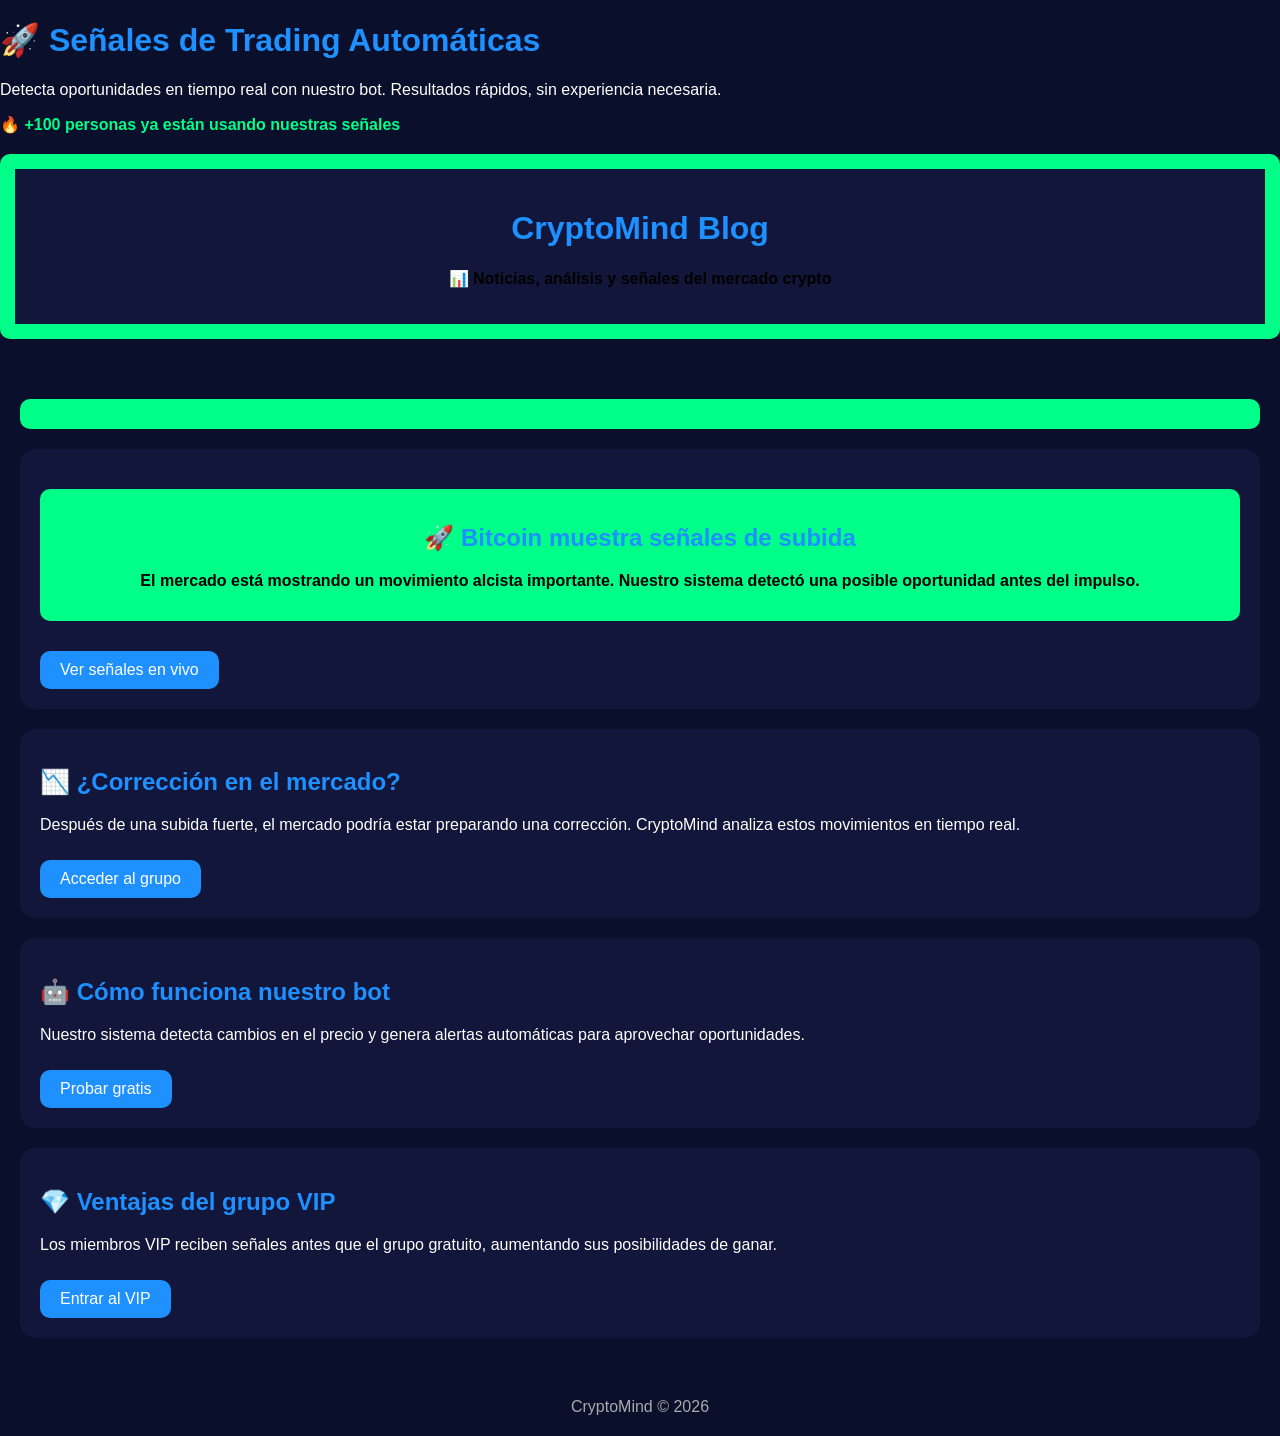
==== index.html @ c7457640 "Update index.html" ====
<!DOCTYPE html>
<html lang="es">
<head>
<meta charset="UTF-8">
<meta name="viewport" content="width=device-width, initial-scale=1.0">
<title>CryptoMind Blog</title>
<h1>🚀 Señales de Trading Automáticas</h1>

<p>
Detecta oportunidades en tiempo real con nuestro bot.
Resultados rápidos, sin experiencia necesaria.
</p>
    
<style>
body {
    margin: 0;
    font-family: Arial;
    background: #0A0F2C;
    color: white;
}

header {
    background: #11163a;
    padding: 20px;
    text-align: center;
}

h1 {
    color: #1E90FF;
}

.container {
    padding: 20px;
}

.post {
    background: #11163a;
    margin-bottom: 20px;
    padding: 20px;
    border-radius: 15px;
}

.post h2 {
    color: #1E90FF;
}

.btn {
    display: inline-block;
    padding: 10px 20px;
    background: #1E90FF;
    color: white;
    text-decoration: none;
    border-radius: 10px;
    margin-top: 10px;
}

.footer {
    text-align: center;
    padding: 20px;
    color: #aaa;
}
</style>

</head>

<body>
    <p style="color:#00ff88; font-weight:bold;">
🔥 +100 personas ya están usando nuestras señales
    </p>

    <a href="https://t.me/+TMKVMPngNg1iMWQx" style="
display:block;
background:#00ff88;
color:#000;
padding:15px;
text-align:center;
font-weight:bold;
border-radius:10px;
text-decoration:none;
margin:20px 0;
">
        
<header>
    <h1>CryptoMind Blog</h1>
    <p>📊 Noticias, análisis y señales del mercado crypto</p>
</header>

<div class="container">

    <div class="post">
        <h2>🚀 Bitcoin muestra señales de subida</h2>
        <p>El mercado está mostrando un movimiento alcista importante. Nuestro sistema detectó una posible oportunidad antes del impulso.</p>
        <a href="https://t.me/+TMKVMPngNg1iMWQx" class="btn">Ver señales en vivo</a>
    </div>

    <div class="post">
        <h2>📉 ¿Corrección en el mercado?</h2>
        <p>Después de una subida fuerte, el mercado podría estar preparando una corrección. CryptoMind analiza estos movimientos en tiempo real.</p>
        <a href="https://t.me/+TMKVMPngNg1iMWQx" class="btn">Acceder al grupo</a>
    </div>

    <div class="post">
        <h2>🤖 Cómo funciona nuestro bot</h2>
        <p>Nuestro sistema detecta cambios en el precio y genera alertas automáticas para aprovechar oportunidades.</p>
        <a href="https://t.me/+TMKVMPngNg1iMWQx" class="btn">Probar gratis</a>
    </div>

    <div class="post">
        <h2>💎 Ventajas del grupo VIP</h2>
        <p>Los miembros VIP reciben señales antes que el grupo gratuito, aumentando sus posibilidades de ganar.</p>
        <a href="https://t.me/Smartlabs1_bot" class="btn">Entrar al VIP</a>
    </div>

</div>

<div class="footer">
    CryptoMind © 2026
</div>

</body>
</html>
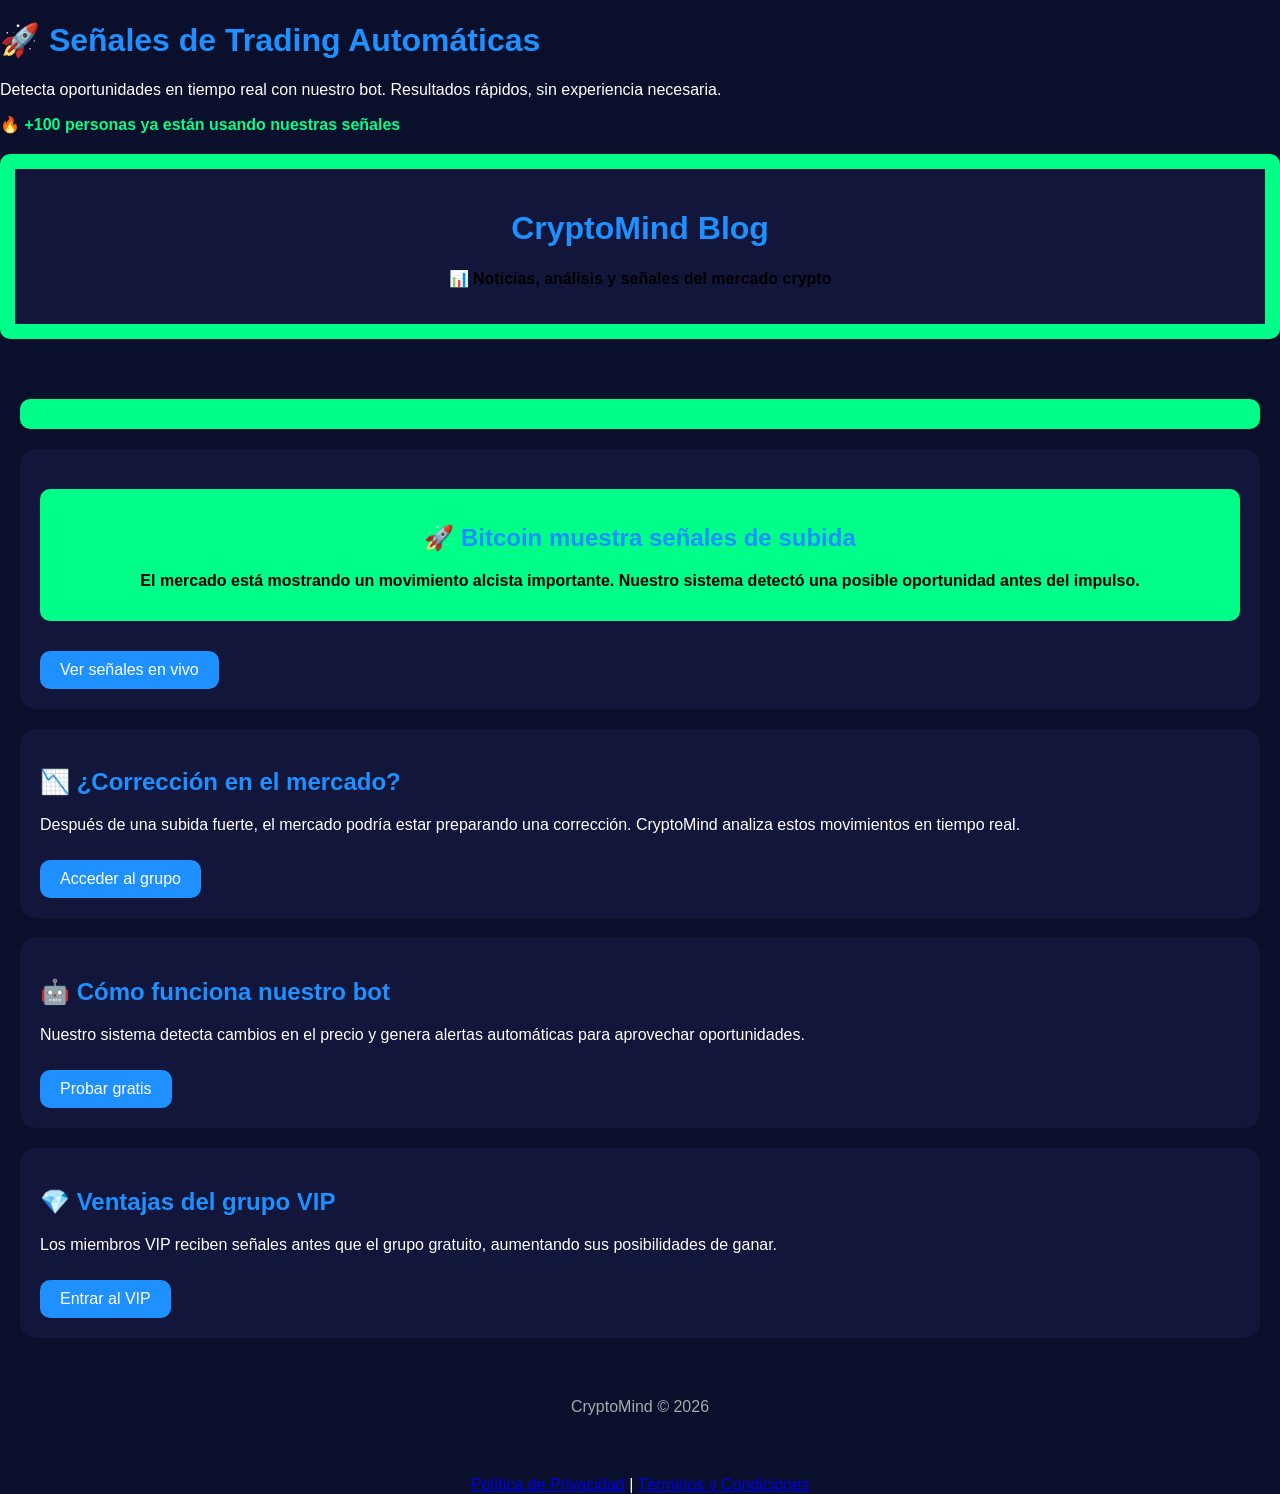
==== commit 334897bc: "Update index.html" ====
--- a/index.html
+++ b/index.html
@@ -1,6 +1,7 @@
 <!DOCTYPE html>
 <html lang="es">
 <head>
+    <meta name="google-adsense-account" content="ca-pub-7495890494413583">
 <meta charset="UTF-8">
 <meta name="viewport" content="width=device-width, initial-scale=1.0">
 <title>CryptoMind Blog</title>
@@ -62,7 +63,10 @@
 </style>
 
 </head>
-
+    
+<script async src="https://pagead2.googlesyndication.com/pagead/js/adsbygoogle.js?client=ca-pub-7495890494413583"
+     crossorigin="anonymous"></script>
+    
 <body>
     <p style="color:#00ff88; font-weight:bold;">
 🔥 +100 personas ya están usando nuestras señales
@@ -116,6 +120,10 @@
 <div class="footer">
     CryptoMind © 2026
 </div>
+ <footer style="text-align:center; margin-top:40px;">
+<a href="privacidad.html">Política de Privacidad</a> |
+<a href="terminos.html">Términos y Condiciones</a>
+ </footer>       
 
 </body>
 </html>
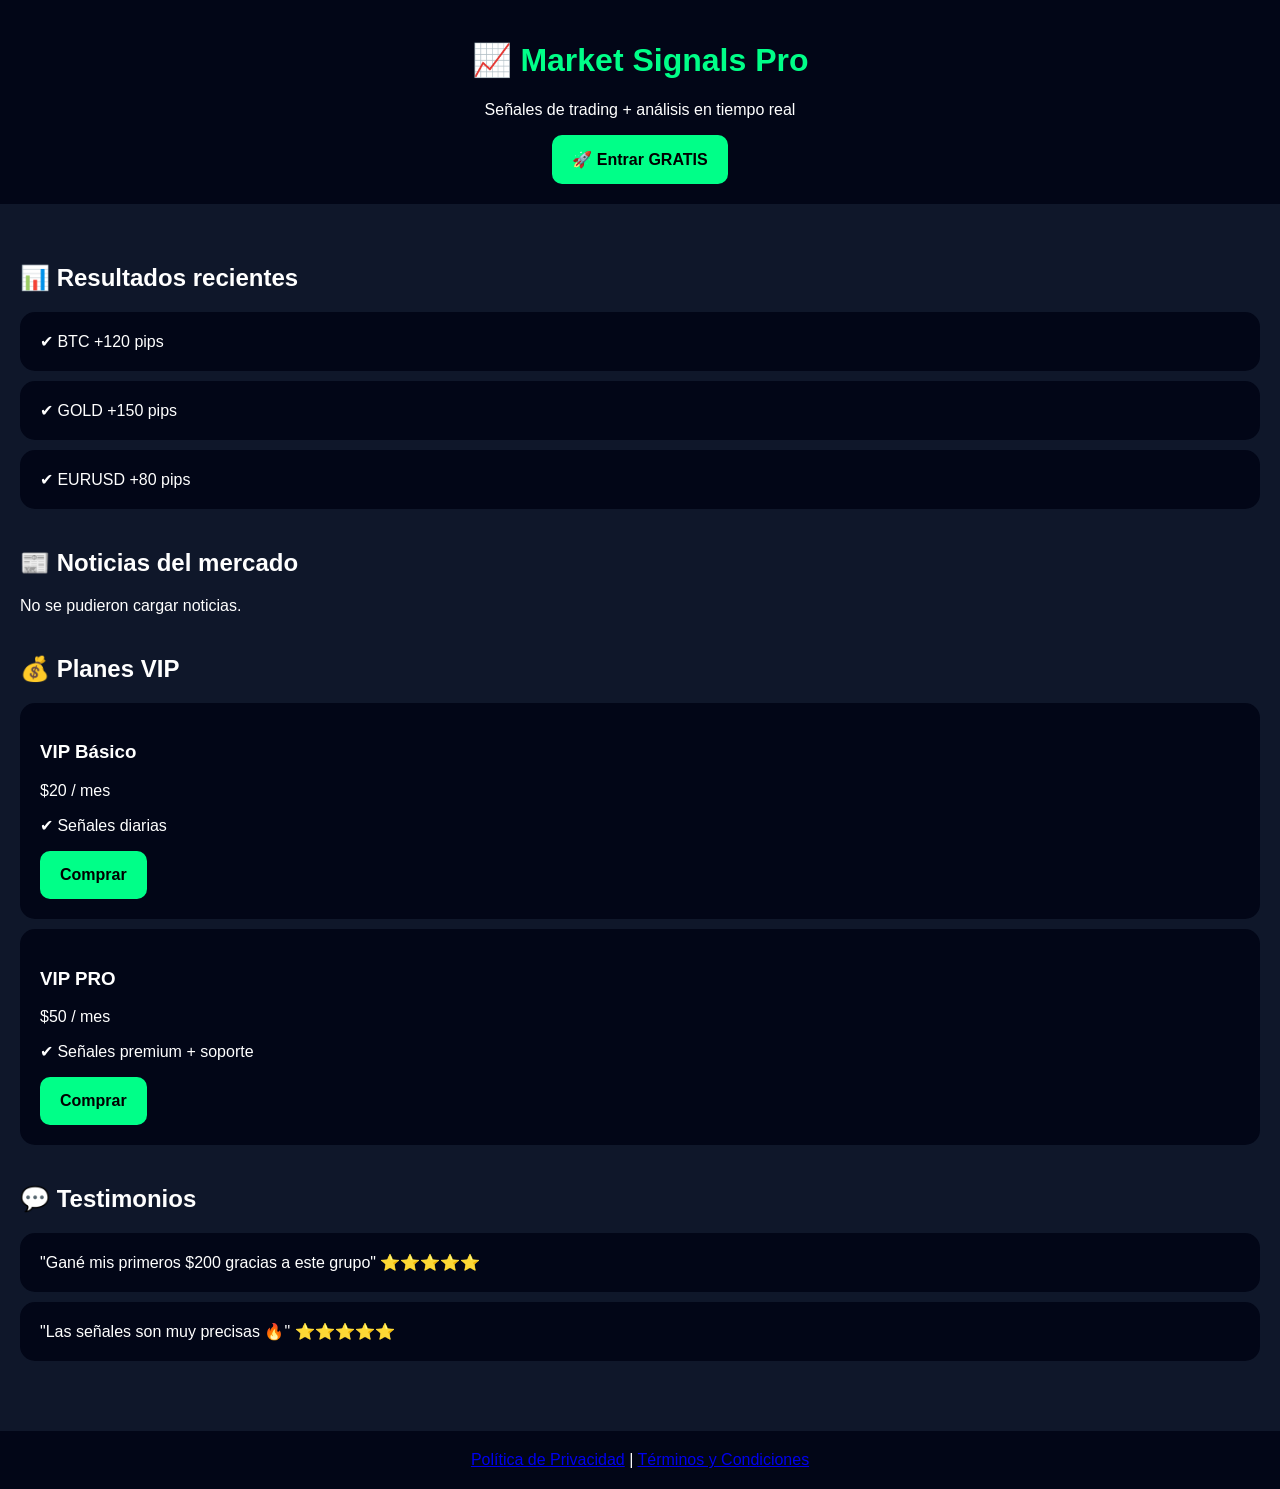
==== commit b7c7ac09: "Add files via upload" ====
--- a/index.html
+++ b/index.html
@@ -1,129 +1,142 @@
 <!DOCTYPE html>
 <html lang="es">
 <head>
-    <meta name="google-adsense-account" content="ca-pub-7495890494413583">
 <meta charset="UTF-8">
 <meta name="viewport" content="width=device-width, initial-scale=1.0">
-<title>CryptoMind Blog</title>
-<h1>🚀 Señales de Trading Automáticas</h1>
+<title>Market Signals Pro</title>
 
-<p>
-Detecta oportunidades en tiempo real con nuestro bot.
-Resultados rápidos, sin experiencia necesaria.
-</p>
-    
 <style>
 body {
-    margin: 0;
+    margin:0;
     font-family: Arial;
-    background: #0A0F2C;
-    color: white;
+    background:#0f172a;
+    color:white;
 }
 
 header {
-    background: #11163a;
-    padding: 20px;
-    text-align: center;
+    background:#020617;
+    padding:20px;
+    text-align:center;
 }
 
-h1 {
-    color: #1E90FF;
-}
+h1 { color:#00ff88; }
 
 .container {
-    padding: 20px;
-}
-
-.post {
-    background: #11163a;
-    margin-bottom: 20px;
-    padding: 20px;
-    border-radius: 15px;
-}
-
-.post h2 {
-    color: #1E90FF;
+    padding:20px;
 }
 
 .btn {
-    display: inline-block;
-    padding: 10px 20px;
-    background: #1E90FF;
-    color: white;
-    text-decoration: none;
-    border-radius: 10px;
-    margin-top: 10px;
+    display:inline-block;
+    background:#00ff88;
+    color:black;
+    padding:15px 20px;
+    border-radius:10px;
+    text-decoration:none;
+    font-weight:bold;
 }
 
-.footer {
-    text-align: center;
-    padding: 20px;
-    color: #aaa;
+.section {
+    margin-top:40px;
+}
+
+.card {
+    background:#020617;
+    padding:20px;
+    border-radius:15px;
+    margin:10px 0;
+}
+
+footer {
+    text-align:center;
+    margin-top:40px;
+    padding:20px;
+    background:#020617;
 }
 </style>
 
 </head>
-    
-<script async src="https://pagead2.googlesyndication.com/pagead/js/adsbygoogle.js?client=ca-pub-7495890494413583"
-     crossorigin="anonymous"></script>
-    
+
 <body>
-    <p style="color:#00ff88; font-weight:bold;">
-🔥 +100 personas ya están usando nuestras señales
-    </p>
 
-    <a href="https://t.me/+TMKVMPngNg1iMWQx" style="
-display:block;
-background:#00ff88;
-color:#000;
-padding:15px;
-text-align:center;
-font-weight:bold;
-border-radius:10px;
-text-decoration:none;
-margin:20px 0;
-">
-        
 <header>
-    <h1>CryptoMind Blog</h1>
-    <p>📊 Noticias, análisis y señales del mercado crypto</p>
+    <h1>📈 Market Signals Pro</h1>
+    <p>Señales de trading + análisis en tiempo real</p>
+    <a href="https://t.me/TUGRUPO" class="btn">🚀 Entrar GRATIS</a>
 </header>
 
 <div class="container">
 
-    <div class="post">
-        <h2>🚀 Bitcoin muestra señales de subida</h2>
-        <p>El mercado está mostrando un movimiento alcista importante. Nuestro sistema detectó una posible oportunidad antes del impulso.</p>
-        <a href="https://t.me/+TMKVMPngNg1iMWQx" class="btn">Ver señales en vivo</a>
-    </div>
+<!-- RESULTADOS -->
+<div class="section">
+<h2>📊 Resultados recientes</h2>
 
-    <div class="post">
-        <h2>📉 ¿Corrección en el mercado?</h2>
-        <p>Después de una subida fuerte, el mercado podría estar preparando una corrección. CryptoMind analiza estos movimientos en tiempo real.</p>
-        <a href="https://t.me/+TMKVMPngNg1iMWQx" class="btn">Acceder al grupo</a>
-    </div>
-
-    <div class="post">
-        <h2>🤖 Cómo funciona nuestro bot</h2>
-        <p>Nuestro sistema detecta cambios en el precio y genera alertas automáticas para aprovechar oportunidades.</p>
-        <a href="https://t.me/+TMKVMPngNg1iMWQx" class="btn">Probar gratis</a>
-    </div>
-
-    <div class="post">
-        <h2>💎 Ventajas del grupo VIP</h2>
-        <p>Los miembros VIP reciben señales antes que el grupo gratuito, aumentando sus posibilidades de ganar.</p>
-        <a href="https://t.me/Smartlabs1_bot" class="btn">Entrar al VIP</a>
-    </div>
+<div class="card">✔ BTC +120 pips</div>
+<div class="card">✔ GOLD +150 pips</div>
+<div class="card">✔ EURUSD +80 pips</div>
 
 </div>
 
-<div class="footer">
-    CryptoMind © 2026
+<!-- NOTICIAS -->
+<div class="section">
+<h2>📰 Noticias del mercado</h2>
+<div id="noticias">Cargando noticias...</div>
 </div>
- <footer style="text-align:center; margin-top:40px;">
+
+<!-- PLANES -->
+<div class="section">
+<h2>💰 Planes VIP</h2>
+
+<div class="card">
+<h3>VIP Básico</h3>
+<p>$20 / mes</p>
+<p>✔ Señales diarias</p>
+<a href="@CryptoMindSignals1" class="btn">Comprar</a>
+</div>
+
+<div class="card">
+<h3>VIP PRO</h3>
+<p>$50 / mes</p>
+<p>✔ Señales premium + soporte</p>
+<a href="https://t.me/+TMKVMPngNg1iMWQx" class="btn">Comprar</a>
+</div>
+
+</div>
+
+<!-- TESTIMONIOS -->
+<div class="section">
+<h2>💬 Testimonios</h2>
+
+<div class="card">"Gané mis primeros $200 gracias a este grupo" ⭐⭐⭐⭐⭐</div>
+<div class="card">"Las señales son muy precisas 🔥" ⭐⭐⭐⭐⭐</div>
+
+</div>
+
+</div>
+
+<!-- FOOTER -->
+<footer>
 <a href="privacidad.html">Política de Privacidad</a> |
 <a href="terminos.html">Términos y Condiciones</a>
- </footer>       
+</footer>
+
+<!-- SCRIPT NOTICIAS -->
+<script>
+fetch("noticias.json")
+.then(res => res.json())
+.then(data => {
+    let html = "";
+    data.slice(0,5).forEach(n => {
+        html += `<div class="card">
+        <a href="${n.url}" target="_blank" style="color:#00ff88;">
+        ${n.title}
+        </a></div>`;
+    });
+    document.getElementById("noticias").innerHTML = html;
+})
+.catch(() => {
+    document.getElementById("noticias").innerHTML = "No se pudieron cargar noticias.";
+});
+</script>
 
 </body>
-</html>
+</html>
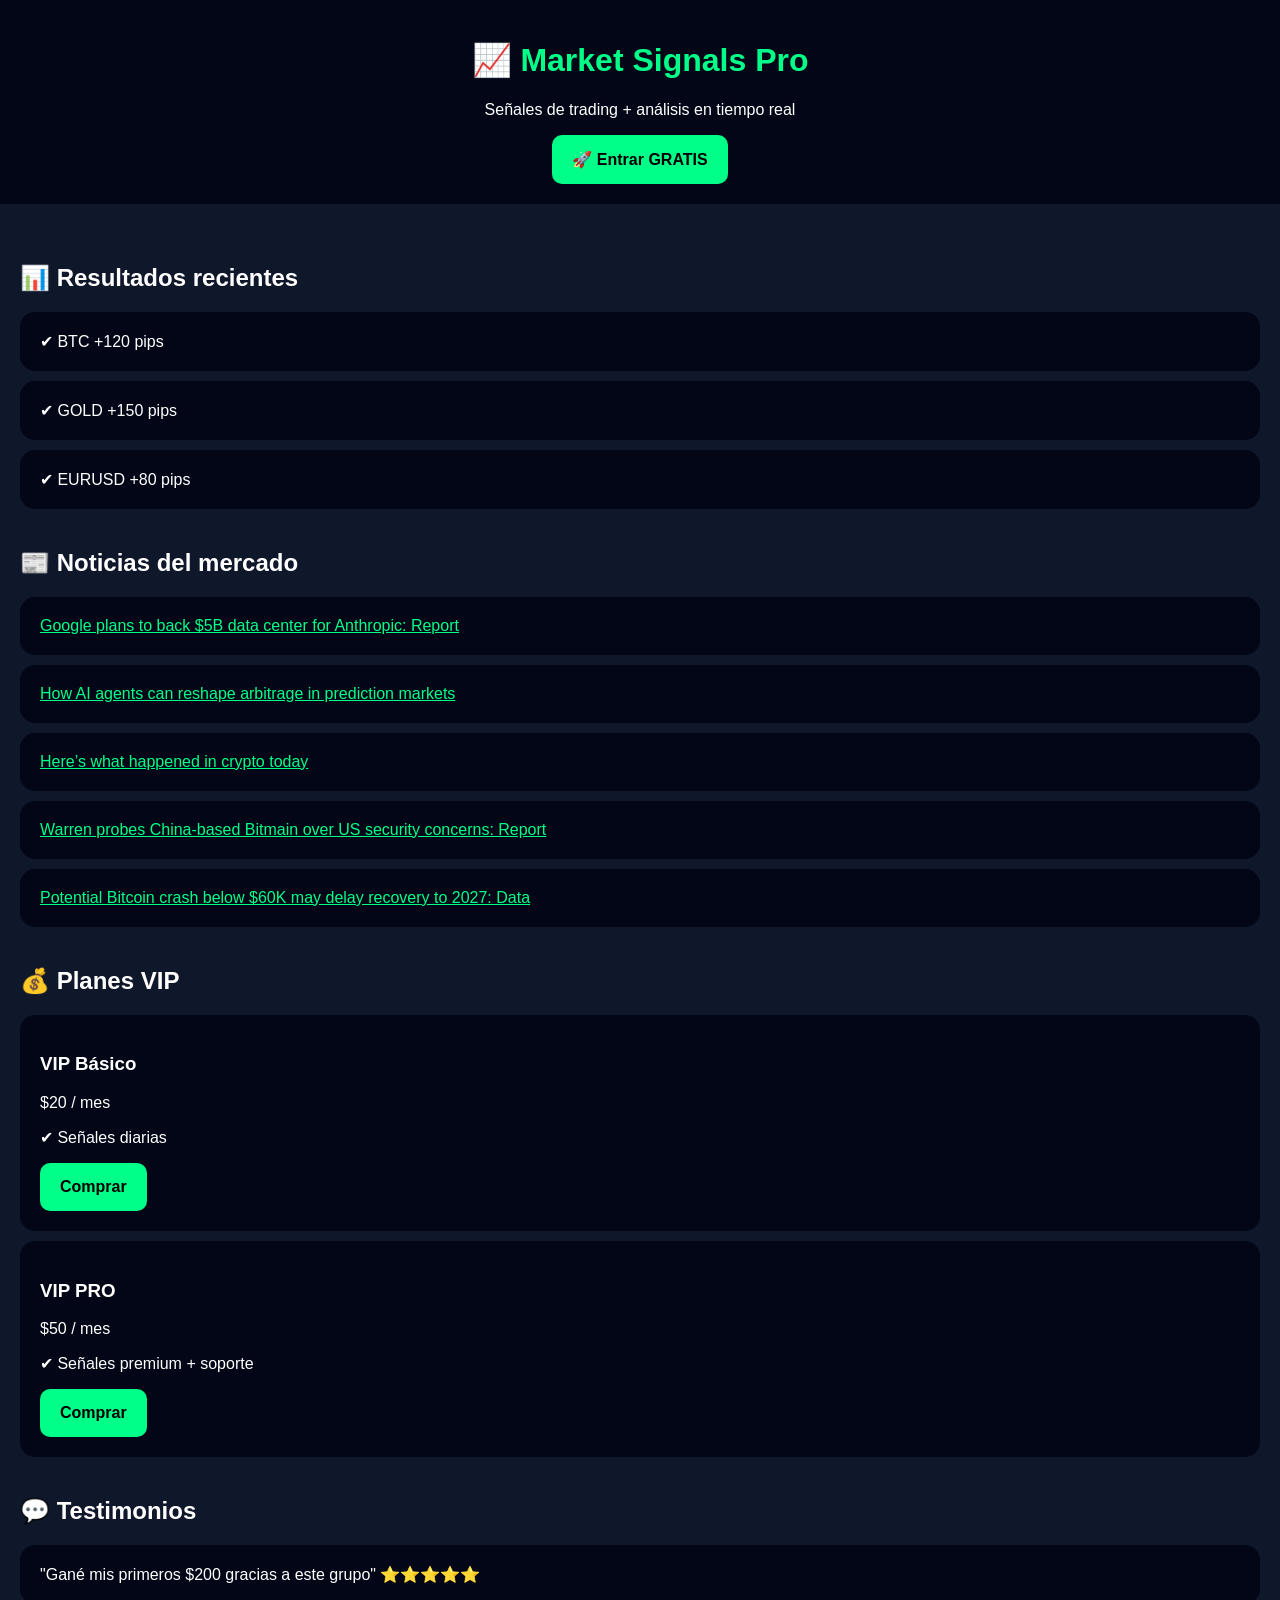
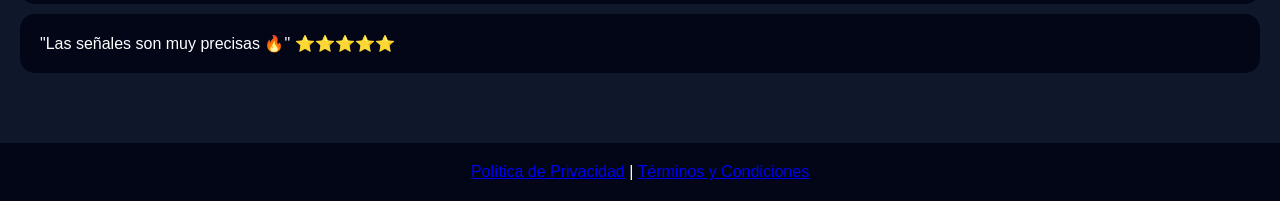
==== commit 33a786e6: "Update index.html" ====
--- a/index.html
+++ b/index.html
@@ -1,6 +1,9 @@
 <!DOCTYPE html>
 <html lang="es">
 <head>
+    <script async src="https://pagead2.googlesyndication.com/pagead/js/adsbygoogle.js?client=ca-pub-7495890494413583"
+     crossorigin="anonymous"></script>
+    
 <meta charset="UTF-8">
 <meta name="viewport" content="width=device-width, initial-scale=1.0">
 <title>Market Signals Pro</title>
@@ -139,4 +142,4 @@
 </script>
 
 </body>
-</html>+</html>
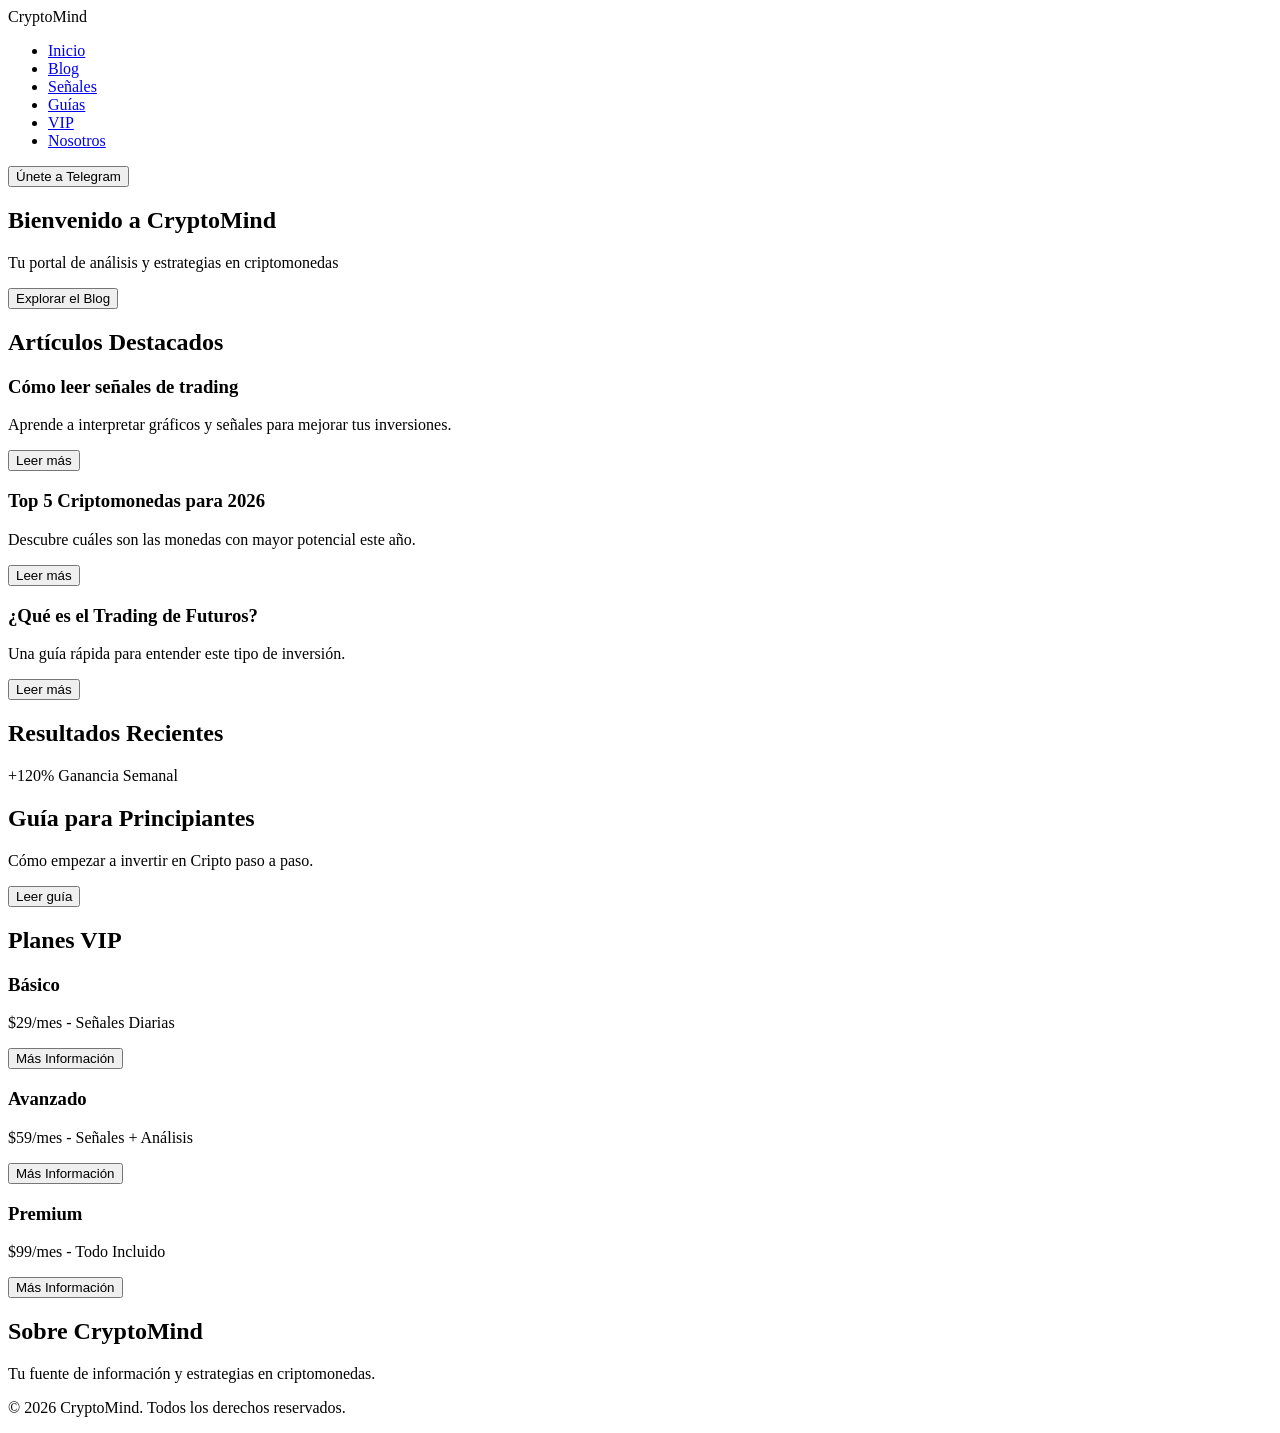
==== commit d17638a4: "Rename Index.html to index.html" ====
--- a/index.html
+++ b/index.html
@@ -1,145 +1,103 @@
 <!DOCTYPE html>
 <html lang="es">
 <head>
-    <script async src="https://pagead2.googlesyndication.com/pagead/js/adsbygoogle.js?client=ca-pub-7495890494413583"
-     crossorigin="anonymous"></script>
-    
-<meta charset="UTF-8">
-<meta name="viewport" content="width=device-width, initial-scale=1.0">
-<title>Market Signals Pro</title>
+  <meta charset="UTF-8">
+  <meta name="viewport" content="width=device-width, initial-scale=1.0">
+  <title>CryptoMind</title>
+  <link rel="stylesheet" href="style.css">
+</head>
+<body>
+  <!-- Encabezado -->
+  <header>
+    <div class="logo">CryptoMind</div>
+    <nav>
+      <ul>
+        <li><a href="#inicio">Inicio</a></li>
+        <li><a href="#blog">Blog</a></li>
+        <li><a href="#senales">Señales</a></li>
+        <li><a href="#guias">Guías</a></li>
+        <li><a href="#vip">VIP</a></li>
+        <li><a href="#nosotros">Nosotros</a></li>
+      </ul>
+    </nav>
+    <button class="telegram-btn">Únete a Telegram</button>
+  </header>
 
-<style>
-body {
-    margin:0;
-    font-family: Arial;
-    background:#0f172a;
-    color:white;
-}
+  <!-- Hero principal -->
+  <section id="inicio" class="hero">
+    <h1>Bienvenido a CryptoMind</h1>
+    <p>Tu portal de análisis y estrategias en criptomonedas</p>
+    <button class="cta">Explorar el Blog</button>
+  </section>
 
-header {
-    background:#020617;
-    padding:20px;
-    text-align:center;
-}
+  <!-- Blog -->
+  <section id="blog" class="content">
+    <h2>Artículos Destacados</h2>
+    <div class="articles">
+      <article>
+        <h3>Cómo leer señales de trading</h3>
+        <p>Aprende a interpretar gráficos y señales para mejorar tus inversiones.</p>
+        <button>Leer más</button>
+      </article>
+      <article>
+        <h3>Top 5 Criptomonedas para 2026</h3>
+        <p>Descubre cuáles son las monedas con mayor potencial este año.</p>
+        <button>Leer más</button>
+      </article>
+      <article>
+        <h3>¿Qué es el Trading de Futuros?</h3>
+        <p>Una guía rápida para entender este tipo de inversión.</p>
+        <button>Leer más</button>
+      </article>
+    </div>
+  </section>
 
-h1 { color:#00ff88; }
+  <!-- Señales -->
+  <section id="senales" class="content">
+    <h2>Resultados Recientes</h2>
+    <p>+120% Ganancia Semanal</p>
+  </section>
 
-.container {
-    padding:20px;
-}
+  <!-- Guías -->
+  <section id="guias" class="content">
+    <h2>Guía para Principiantes</h2>
+    <p>Cómo empezar a invertir en Cripto paso a paso.</p>
+    <button>Leer guía</button>
+  </section>
 
-.btn {
-    display:inline-block;
-    background:#00ff88;
-    color:black;
-    padding:15px 20px;
-    border-radius:10px;
-    text-decoration:none;
-    font-weight:bold;
-}
+  <!-- VIP (oculto por defecto) -->
+  <section id="vip" class="content hidden">
+    <h2>Planes VIP</h2>
+    <div class="plans">
+      <div class="plan">
+        <h3>Básico</h3>
+        <p>$29/mes - Señales Diarias</p>
+        <button>Más Información</button>
+      </div>
+      <div class="plan">
+        <h3>Avanzado</h3>
+        <p>$59/mes - Señales + Análisis</p>
+        <button>Más Información</button>
+      </div>
+      <div class="plan">
+        <h3>Premium</h3>
+        <p>$99/mes - Todo Incluido</p>
+        <button>Más Información</button>
+      </div>
+    </div>
+  </section>
 
-.section {
-    margin-top:40px;
-}
+  <!-- Nosotros -->
+  <section id="nosotros" class="content">
+    <h2>Sobre CryptoMind</h2>
+    <p>Tu fuente de información y estrategias en criptomonedas.</p>
+  </section>
 
-.card {
-    background:#020617;
-    padding:20px;
-    border-radius:15px;
-    margin:10px 0;
-}
+  <!-- Footer -->
+  <footer>
+    <p>© 2026 CryptoMind. Todos los derechos reservados.</p>
+  </footer>
 
-footer {
-    text-align:center;
-    margin-top:40px;
-    padding:20px;
-    background:#020617;
-}
-</style>
-
-</head>
-
-<body>
-
-<header>
-    <h1>📈 Market Signals Pro</h1>
-    <p>Señales de trading + análisis en tiempo real</p>
-    <a href="https://t.me/TUGRUPO" class="btn">🚀 Entrar GRATIS</a>
-</header>
-
-<div class="container">
-
-<!-- RESULTADOS -->
-<div class="section">
-<h2>📊 Resultados recientes</h2>
-
-<div class="card">✔ BTC +120 pips</div>
-<div class="card">✔ GOLD +150 pips</div>
-<div class="card">✔ EURUSD +80 pips</div>
-
-</div>
-
-<!-- NOTICIAS -->
-<div class="section">
-<h2>📰 Noticias del mercado</h2>
-<div id="noticias">Cargando noticias...</div>
-</div>
-
-<!-- PLANES -->
-<div class="section">
-<h2>💰 Planes VIP</h2>
-
-<div class="card">
-<h3>VIP Básico</h3>
-<p>$20 / mes</p>
-<p>✔ Señales diarias</p>
-<a href="@CryptoMindSignals1" class="btn">Comprar</a>
-</div>
-
-<div class="card">
-<h3>VIP PRO</h3>
-<p>$50 / mes</p>
-<p>✔ Señales premium + soporte</p>
-<a href="https://t.me/+TMKVMPngNg1iMWQx" class="btn">Comprar</a>
-</div>
-
-</div>
-
-<!-- TESTIMONIOS -->
-<div class="section">
-<h2>💬 Testimonios</h2>
-
-<div class="card">"Gané mis primeros $200 gracias a este grupo" ⭐⭐⭐⭐⭐</div>
-<div class="card">"Las señales son muy precisas 🔥" ⭐⭐⭐⭐⭐</div>
-
-</div>
-
-</div>
-
-<!-- FOOTER -->
-<footer>
-<a href="privacidad.html">Política de Privacidad</a> |
-<a href="terminos.html">Términos y Condiciones</a>
-</footer>
-
-<!-- SCRIPT NOTICIAS -->
-<script>
-fetch("noticias.json")
-.then(res => res.json())
-.then(data => {
-    let html = "";
-    data.slice(0,5).forEach(n => {
-        html += `<div class="card">
-        <a href="${n.url}" target="_blank" style="color:#00ff88;">
-        ${n.title}
-        </a></div>`;
-    });
-    document.getElementById("noticias").innerHTML = html;
-})
-.catch(() => {
-    document.getElementById("noticias").innerHTML = "No se pudieron cargar noticias.";
-});
-</script>
-
+  <script src="script.js"></script>
 </body>
 </html>
